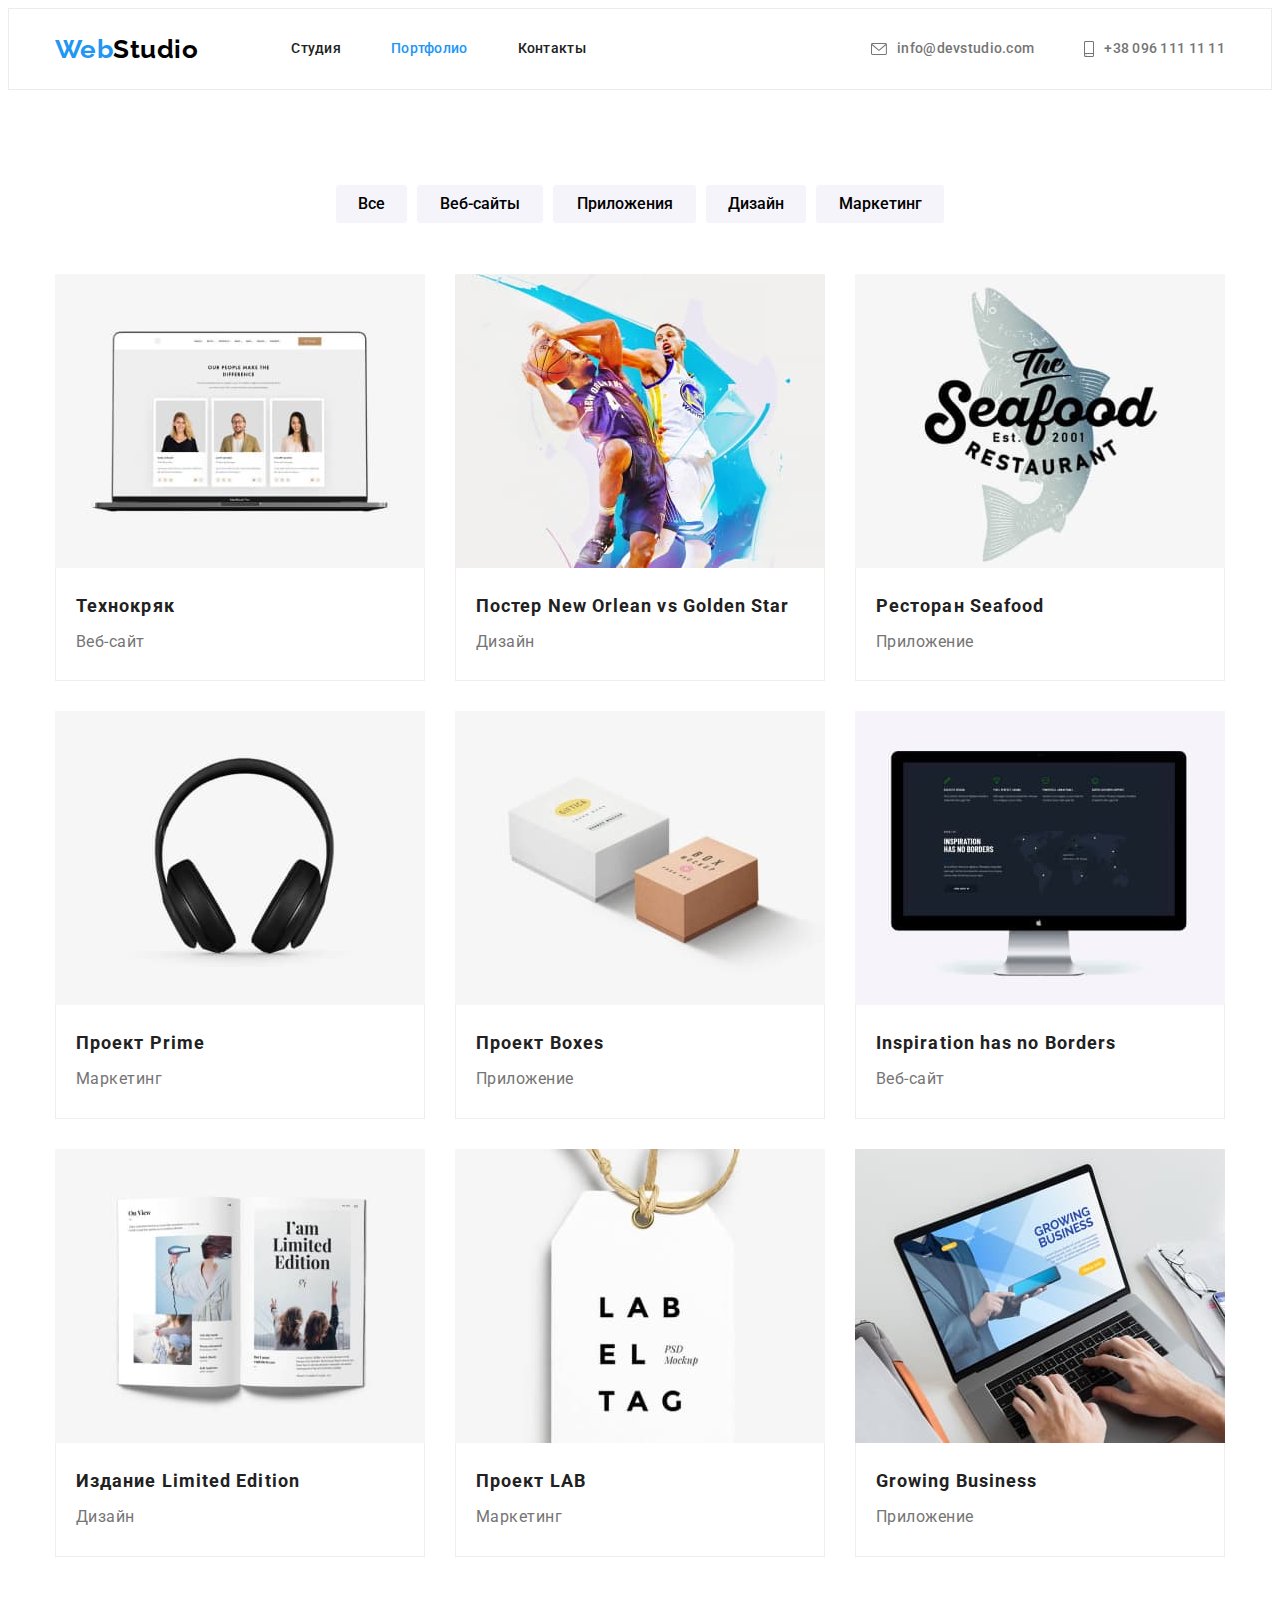
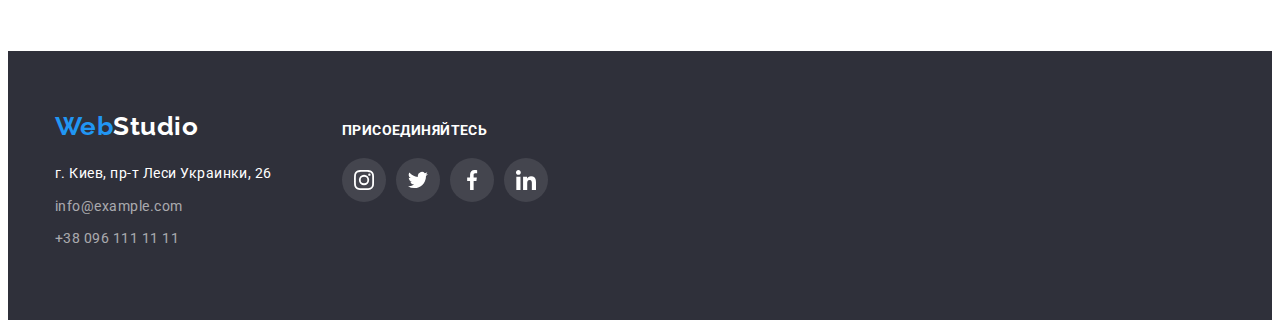
==== portfolio.html @ 28f745b4 "Initial commit" ====
<!DOCTYPE html>
<html lang="ru">
  <head>
    <meta charset="UTF-8" />
    <meta http-equiv="X-UA-Compatible" content="IE=edge" />
    <meta name="viewport" content="width=device-width, initial-scale=1.0" />
    <title>Document</title>
    <link
      href="https://fonts.googleapis.com/css2?family=Raleway:wght@700&family=Roboto:wght@400;500;700;900&display=swap"
      rel="stylesheet"
    />
    <link
      rel="stylesheet"
      href="https://cdnjs.cloudflare.com/ajax/libs/modern-normalize/1.1.0/modern-normalize.min.css"
      integrity="sha512-wpPYUAdjBVSE4KJnH1VR1HeZfpl1ub8YT/NKx4PuQ5NmX2tKuGu6U/JRp5y+Y8XG2tV+wKQpNHVUX03MfMFn9Q=="
      crossorigin="anonymous"
      referrerpolicy="no-referrer"
    />
    <link rel="stylesheet" href="./css/styles.css" />
  </head>
  <body>
    <!-- Шапка -->
    <header>
      <div class="container">
        <nav class="main-nav-cont">
          <a href="./index.html" class="logo"
            ><span class="logo-part">Web</span
            ><span class="logo-parttwo">Studio</span></a
          >
          <ul class="site-nav list">
            <li class="nav-item">
              <a href="./index.html" class="link studio">Студия</a>
            </li>
            <li class="nav-item">
              <a href="./portfolio.html" class="link nav-active">Портфолио</a>
            </li>
            <li class="nav-item"><a href="" class="link">Контакты</a></li>
          </ul>

          <ul class="contact list">
            <li class="contact-item">
              <a href="mailto:info@devstudio.com" class="info"
                ><svg class="icon-letter">
                  <use href="./images/icon/icons.svg#letter"></use>
                </svg>
                info@devstudio.com</a
              >
            </li>
            <li class="contact-item">
              <a href="tel:+380961111111" class="info"
                ><svg class="icon-smartphone">
                  <use href="./images/icon/icons.svg#smartphone"></use>
                </svg>
                +38 096 111 11 11</a
              >
            </li>
          </ul>
        </nav>
      </div>
    </header>
    <!-- Герой -->
    <main>
      <!-- Кнопки портфолио -->
      <section class="section">
        <div class="container">
          <h1 class="opacity">Портфолио</h1>
          <ul class="list btn-portfolio">
            <li class="list-portfolio-btn">
              <button type="button" class="secondary-button button-all">
                Все
              </button>
            </li>
            <li class="list-portfolio-btn">
              <button type="button" class="secondary-button button-web">
                Веб-сайты
              </button>
            </li>
            <li class="list-portfolio-btn">
              <button type="button" class="secondary-button button-app">
                Приложения
              </button>
            </li>
            <li class="list-portfolio-btn">
              <button type="button" class="secondary-button button-dis">
                Дизайн
              </button>
            </li>
            <li class="list-portfolio-btn">
              <button type="button" class="secondary-button button-marketing">
                Маркетинг
              </button>
            </li>
          </ul>
          <!-- Список портфолио -->
          <ul class="list list-portfolio">
            <li class="li-portfolio">
              <img
                src="./images/img-page-two/tehnokryak.jpg"
                alt="ноутбук"
                width="370"
              />
              <div class="items-li">
                <h2 class="item-portfolio">Технокряк</h2>
                <p class="direction">Веб-сайт</p>
              </div>
            </li>
            <li class="li-portfolio">
              <img
                src="./images/img-page-two/poster.jpg"
                alt="постер баскетбол"
                width="370"
              />
              <div class="items-li">
                <h2 class="item-portfolio">Постер New Orlean vs Golden Star</h2>
                <p class="direction">Дизайн</p>
              </div>
            </li>
            <li class="li-portfolio">
              <img
                src="./images/img-page-two/restaurant.jpg"
                alt="ресторан"
                width="370"
              />
              <div class="items-li">
                <h2 class="item-portfolio">Ресторан Seafood</h2>
                <p class="direction">Приложение</p>
              </div>
            </li>
            <li class="li-portfolio">
              <img
                src="./images/img-page-two/prime.jpg"
                alt="наушники"
                width="370"
              />
              <div class="items-li">
                <h2 class="item-portfolio">Проект Prime</h2>
                <p class="direction">Маркетинг</p>
              </div>
            </li>
            <li class="li-portfolio">
              <img
                src="./images/img-page-two/box.jpg"
                alt="коробка"
                width="370"
              />
              <div class="items-li">
                <h2 class="item-portfolio">Проект Boxes</h2>
                <p class="direction">Приложение</p>
              </div>
            </li>
            <li class="li-portfolio">
              <img
                src="./images/img-page-two/borders.jpg"
                alt="монитор"
                width="370"
              />
              <div class="items-li">
                <h2 lang="en" class="item-portfolio">
                  Inspiration has no Borders
                </h2>
                <p class="direction">Веб-сайт</p>
              </div>
            </li>
            <li class="li-portfolio">
              <img
                src="./images/img-page-two/limedition.jpg"
                alt="журнал"
                width="370"
              />
              <div class="items-li">
                <h2 class="item-portfolio">Издание Limited Edition</h2>
                <p class="direction">Дизайн</p>
              </div>
            </li>
            <li class="li-portfolio">
              <img
                src="./images/img-page-two/lab.jpg"
                alt="бирка"
                width="370"
              />
              <div class="items-li">
                <h2 class="item-portfolio">Проект LAB</h2>
                <p class="direction">Маркетинг</p>
              </div>
            </li>
            <li class="li-portfolio">
              <img
                src="./images/img-page-two/business.jpg"
                alt="ноутбук"
                width="370"
              />
              <div class="items-li">
                <h2 lang="en" class="item-portfolio">Growing Business</h2>
                <p class="direction">Приложение</p>
              </div>
            </li>
          </ul>
        </div>
      </section>
    </main>
    <!--  Подвал -->
        <footer class="footer">
      <div class="container">
        <div class="footer-container">
          <div>
          <a href="./index.html" class="logo"
          ><span class="logo-part">Web</span
          ><span class="logo-low">Studio</span></a
        >
        <ul class="contact-footer list">
          <li class="map-li">
            <a
              href="https://www.google.com.ua/maps/place/%D0%B1%D1%83%D0%BB.+%D0%9B%D0%B5%D1%81%D0%B8+%D0%A3%D0%BA%D1%80%D0%B0%D0%B8%D0%BD%D0%BA%D0%B8,+26,+%D0%9A%D0%B8%D0%B5%D0%B2,+02000/@50.4265807,30.5361971,17z/data=!3m1!4b1!4m5!3m4!1s0x40d4cf0e033ecbe9:0x57a4dffefec77da0!8m2!3d50.4265807!4d30.5383858?hl=ru"
              target="_blank"
              rel="noopener noreferrer"
              class="map"
              >г. Киев, пр-т Леси Украинки, 26</a
            >
          </li>
          <li class="info-li">
            <a href="mailto:info@example.com" class="info-footer"
              >info@example.com</a
            >
          </li>
          <li class="info-li">
            <a href="tel:+380961111111" class="info-footer"
              >+38 096 111 11 11</a
            >
          </li>         
        </ul>
      </div>
      <div class="join-container">
                     <h2 class="injoin">присоединяйтесь</h2>
             <ul class="icon-footer">
              <li><a href=""><svg>
            <use href="./images/icon/icons.svg#insta"></use>
          </svg>
        </a>
      </li>
              <li><a href=""><svg>
            <use href="./images/icon/icons.svg#twitter"></use>
          </svg>
        </a>
      </li>
              <li><a href=""> <svg>
            <use href="./images/icon/icons.svg#facebook"></use>
          </svg>
        </a>
      </li>
              <li><a href=""><svg>
            <use href="./images/icon/icons.svg#linkin"></use>
          </svg>
        </a>
      </li>
        </ul>
        </div>
        </div>
      </div>
    </footer>
  </body>
</html>
---- css/styles.css ----
html {
  box-sizing: border-box;
}
*,
*::after,
*::before {
 box-sizing: inherit; 
}

:root {
  --primary-text-color:#212121;
  --primary-bg-color:#FFFFFF;
  --accent-color: #2196F3;
  --block-background-color: rgba(47, 48, 58, 0.4);
  --info-color-footer: rgba(255, 255, 255, 0.6);
  --item-contact:#757575;
  --part-of-logo: #000000;
  --secondary-button-color:#F5F4FA;
  --border-color-head:#ECECEC;
  --border-color-portfolio: #EEEEEE;
  --footer-color: #2F303A;
}

body {
  background-color: var(--primary-bg-color);
  color: var(--primary-text-color);
  font-family: Roboto, sans-serif;
  letter-spacing: 0.03em;
}
.container {
  width: 1200px;
  padding-left: 15px;
  padding-right: 15px;
  margin-left: auto;
  margin-right: auto;
}
h1,
h2,
h3,
p,
ul {
margin-top: 0;
margin-bottom: 0; }

header {
  border: 1px solid var(--border-color-head);
}
/* logo */
.logo {
  color: var(--part-of-logo);
  text-decoration: none;

  font-family: Raleway, sans-serif;
    font-size: 26px;
    line-height: 1.19;
    font-weight: 700;
}
.logo-part {
  color:var(--accent-color);
}
.logo-parttwo {
  color: var(--part-of-logo);
}
.logo-low {
  color: var(--primary-bg-color);
}
/* Util */
.list {
  list-style: none;
  margin-top: 0;
  margin-bottom: 0;
  padding-left: 0;
}
/* site-nav */
.main-nav-cont {
  display: flex;
  align-items: center;

}


.site-nav {
    display: flex;

    font-weight: 500;
    font-size: 14px;
    line-height: 1.14;
    letter-spacing: 0.02em;
    margin-left: 93px;
}

.site-nav .nav-item:not(:last-child) {
margin-right: 50px;
}
.site-nav .link:hover,
.site-nav .link:focus {
  color:var(--accent-color);
}
.site-nav .link {
  display: flex;
  padding-top: 32px;
  padding-bottom: 32px;
}

.link {
 text-decoration: none;
 color: var(--primary-text-color);
}
.nav-active {
  color: var(--accent-color);
}
.portfolio {
  color: var(--accent-color);
}
/* contact */
.contact {
  display: flex;
  margin-left: auto;

  color:var(--item-contact);
  font-weight: 500;
  font-size: 14px;
  line-height: 1.14;
  letter-spacing: 0.02em;
}


/* logo letter phone */
.icon-letter {
 width: 16px;
 height: 12px;
 margin-right: 10px;
fill: currentColor;
}
.icon-smartphone {
  width: 10px;
  height: 16px;
  margin-right: 10px;
  fill: currentColor;
  
}
.icon-smartphone:hover,
.icon-smartphone:focus {
  fill: var(--accent-color);
  cursor: pointer;
}

.icon-smartphone:hover,
.icon-smartphone:focus {
  fill: var(--accent-color);
  cursor: pointer;
}



.contact .contact-item:not(:last-child) {
  margin-right: 50px;
}
.contact .info:hover,
.contact .info:focus {
  color: var(--accent-color);
}
.icon-letter .icon-smartphone:hover {
  color: var(--accent-color);
}
/* logo-contact */
.contact-item {
  display: flex;
}

.info {
  text-decoration: none;
  color: var(--item-contact);
  display: flex;
  align-items: center;
}
/* Hero */

.hero-title {
  margin-top: 0;
  margin-bottom: 30px;

  color: var(--primary-bg-color);
    font-weight: 900;
    font-size: 44px;
    line-height: 1.36;
    letter-spacing: 0.06em;
    text-align: center;
    text-transform: uppercase;

}
.hero {
  background-color: var(--footer-color);
  text-align: center;
  padding-top: 200px;
  padding-bottom: 200px;
  max-width: 1600px;
  margin-left: auto;
  margin-right: auto;
  height: 600px;

  background-image: linear-gradient(to right,
        var(--block-background-color),
        var(--block-background-color)),
      url(../images/img/hero.jpg);
  background-repeat: no-repeat;
  background-size: cover;
  background-position: center;

}
.section {
 padding-top: 94px;
 padding-bottom: 94px;
}
/* items effective way */
.items-way {
  display: flex;
}
.container-tile {
  height: 120px;
  display: flex;
  background-color: var(--secondary-button-color);
  border-radius: 4px;
  margin-bottom: 30px;
  justify-content: center;
}

.container-tile svg {
  width: 70px;
}

.items-way .li-way:not(:last-child) {
  margin-right: 30px;
}
/* icon */

.subtitle {
    font-weight: 700;
    font-size: 14px;
    line-height: 1.14;
    text-transform: uppercase;
    margin-top: 0;
    margin-bottom: 10px;
    display: flex;
}

.opacity {
  opacity: 0;
  display: none;
  cursor: pointer;
}
/* item */
.item {
    color:var(--item-contact);
    font-size: 14px;
    line-height: 1.7;
    margin-top: 0;
}
/* Doing */
.section-doing {
  padding-bottom: 94px;
}
.doing-ul {
  display: flex;
}
.doing-ul .doing-li:not(:last-child) {
  margin-right: 30px;
}
.doing {
    font-weight: 700;
    font-size: 36px;
    line-height: 1.16;
    margin-top: 0;
    margin-bottom: 50px;
    text-align: center;
}
/* team */
.section-team {
  background-color: var(--secondary-button-color);
}
.team-ul {
  display: flex;
}
.team-li {
  background-color: var(--primary-bg-color);
  box-shadow: 0px 1px 3px rgba(0, 0, 0, 0.12), 0px 1px 1px rgba(0, 0, 0, 0.14), 0px 2px 1px rgba(0, 0, 0, 0.2);
    border-radius: 0px 0px 4px 4px;
}
.team-ul .team-li:not(:last-child) {
  margin-right: 30px;
}
.team {
    font-weight: 700;
    font-size: 36px;
    line-height: 1.16;
    margin-top: 0;
    margin-bottom: 50px;
    text-align: center;
}
.text-team {
  text-align: center;
  padding-top: 30px;
  padding-bottom: 30px;

}
.name-team {
    font-weight: 500;
    font-size: 16px;
    line-height: 1.18;
    margin-top: 0;
    margin-bottom: 10px;
}
.item-team {
  color: var(--item-contact);
  font-size: 16px;
  line-height: 19px;
  margin-top: 0;
  margin-bottom: 10px;
}
.social-team {
  list-style: none;
  display: flex;
  justify-content: center;
  padding: 0;
 
}
.logo-social {
  border-radius: 50%;
  fill:#afb1b8;
  width: 44px;
  height: 44px;
  cursor: pointer;
  margin-top: 16px;
}
.social-team li {
  margin-right: 10px;
}
.logo-social:hover,
.social-team a:focus .logo-social {
  fill: var(--primary-bg-color);
  background-color: var(--accent-color);
}

*,
*:focus,
*:hover {
  outline: none;
}

    /* var(--primary-bg-color)
    fill="#afb1b8" style="fill:var(--color3, #afb1b8)" */
/* Постоянные клиенты */
.always-clines {
  font-weight: 700;
  font-size: 36px;
  line-height: 1.16;
  margin-top: 0;
  margin-bottom: 50px;
  text-align: center;
}
.wrapper-container {
  display: flex;
  gap: 30px;
}
.clines-container {
  display: flex;
  align-items: center;
  width: 170px;
  height: 92px;
  border: 1px solid #AFB1B8;
  border-radius: 4px;
  justify-content: center;
}
.clines  {
  width: 41px;
  height: 46px;
  fill:#afb1b8 ;
}
.clines-container:hover, .clines-container a:focus {
  border: 1px solid var(--accent-color);
  cursor: pointer;
}

.clines-container a {
      width: inherit;
        height: inherit;
        display: flex;
        justify-content: center;
        align-items: center;
}

.clines-container:hover svg, .clines-container a:focus svg {
  fill: var(--accent-color);
}
/* fill="#afb1b8" style="fill:var(--color3, #afb1b8)" */

.yaco {
width: 41px;
height: 46px;
}
.company-here {
  width: 40px;
  height: 52px;
}

.company {
width: 43px;
height: 41px;
}

.foster-peters {
width: 84px;
height: 40px;
}

.brand {
  width: 62px;
  height: 45px;
}

.tag-line {
  width: 93px;
  height: 43px;
  }
.container-tile svg {
  width: 70px;
}

/* footer */
.footer {
  background-color: var(--footer-color);
  padding-top: 60px;
  padding-bottom: 60px;
}
.map {
  color:var(--primary-bg-color);
  text-decoration: none;
  font-size: 14px;
  line-height: 1.7;
    
}
.map-li {
margin-top: 20px;
}
.info-footer {
  color: var(--info-color-footer);
  text-decoration: none;
  font-size: 14px;
  line-height: 1.7;

}
.info-li {
  margin-top: 9px;
  margin-bottom: 9px;
}
.contact-footer .info-footer:hover,
.contact-footer .info-footer:focus {
  color: var(--accent-color);
}

.contact-footer .map:hover,
.contact-footer .map:focus {
  color: var(--accent-color);
}

/* Присоединяйся */
.join-container {
  width: 206px;
  height: 80px;
  margin-left: 70px;
  margin-right: auto;
  margin-bottom: 30px;
}
.injoin {
  display: flex;
  font-weight: 700;
  font-size: 14px;
  line-height: 16px;
  letter-spacing: 0.03em;
  text-transform: uppercase;
  color: var(--primary-bg-color);
}
.footer-container {
  display: flex;
  align-items: baseline;
}
.icon-footer {
  margin-left: -40px;
  margin-top: 20px;
  list-style: none;
  display: flex;
  gap: 10px;
  
}

.icon-footer svg {
  border-radius: 50px;
  height: 44px;
  width: 44px;
  fill: var(--primary-bg-color);
  background-color:rgba(255, 255, 255, 0.1);
}
.icon-footer svg:hover,
.icon-footer a:focus svg {
  background-color: var(--accent-color);
  cursor: pointer;
}
/* fill="#fff" style="fill:var(--color4, #fff)" */

 

/* Button */
button {
  border-radius: 4px;
 text-align: center;
  border: 1px solid rgba(255, 255, 255, 1);
  font-family: inherit;
  cursor: pointer;
}
.button-general {
  padding: 10px 32px;
  min-width: 200px;

  color: var(--primary-bg-color);
  background-color:var(--accent-color);
  font-weight: 700;
  font-size: 16px;
  line-height: 1.87;
  letter-spacing: 0.06em;

}
/* other button */
.secondary-button {
  padding: 6px 22px;

  background-color: var(--secondary-button-color);
  font-weight: 500;
  font-size: 16px;
  line-height: 1.6;
  text-align: center;
}
.secondary-button:hover,
.secondary-button:focus {
  background-color: var(--accent-color);
  color: var(--primary-bg-color);
box-shadow: 0px 3px 1px rgba(0, 0, 0, 0.1), 0px 1px 2px rgba(0, 0, 0, 0.08), 0px 2px 2px rgba(0, 0, 0, 0.12);
border: 1px solid var(--accent-color);
}
.button-all {
min-width: 73px;
}
.button-web {
min-width: 128px;
}
.button-app {
min-width: 145px;
}

.button-marketing {
  min-width: 130px;
}


/* section portfolio */
.item-portfolio {
  font-weight: 700;
  font-size: 18px;
  line-height: 2;
  letter-spacing: 0.06em;
  margin-top: 0;
  margin-bottom: 4px;
  }
  .direction {
  color: var(--item-contact);
  font-size: 16px;
  line-height: 1.8;
  margin-top: 0;
  margin-bottom: 4px;
  }

  .btn-portfolio {
    margin-bottom: 50px;
    text-align: center;
    display: flex;
    justify-content: center; 
  }
    .btn-portfolio .list-portfolio-btn:not(:last-child) {
    margin-right: 8px;
  }

  .li-portfolio {
 width: 370px;
        }
  .li-portfolio:nth-child(3n){
margin-right: 0;
  }
 .li-portfolio:hover,
 .li-portfolio:focus {
  cursor: pointer;
  box-shadow: 0px 1px 1px rgba(0, 0, 0, 0.12), 0px 4px 4px rgba(0, 0, 0, 0.06), 1px 4px 6px rgba(0, 0, 0, 0.16);
 }
  .list-portfolio {
    display: flex;
    flex-wrap: wrap;
    gap: 30px;
  }
.items-li {
    border: 1px solid var(--border-color-portfolio);
    padding: 20px;
    margin-top: -5px;
  }
  
/* основной color: #212121; */
/*вторичный цвет  color: #757575 */
/* белый color: #FFFFFF; */
/* синий #2196F3 */
/* цвет фона E5E5E5 */
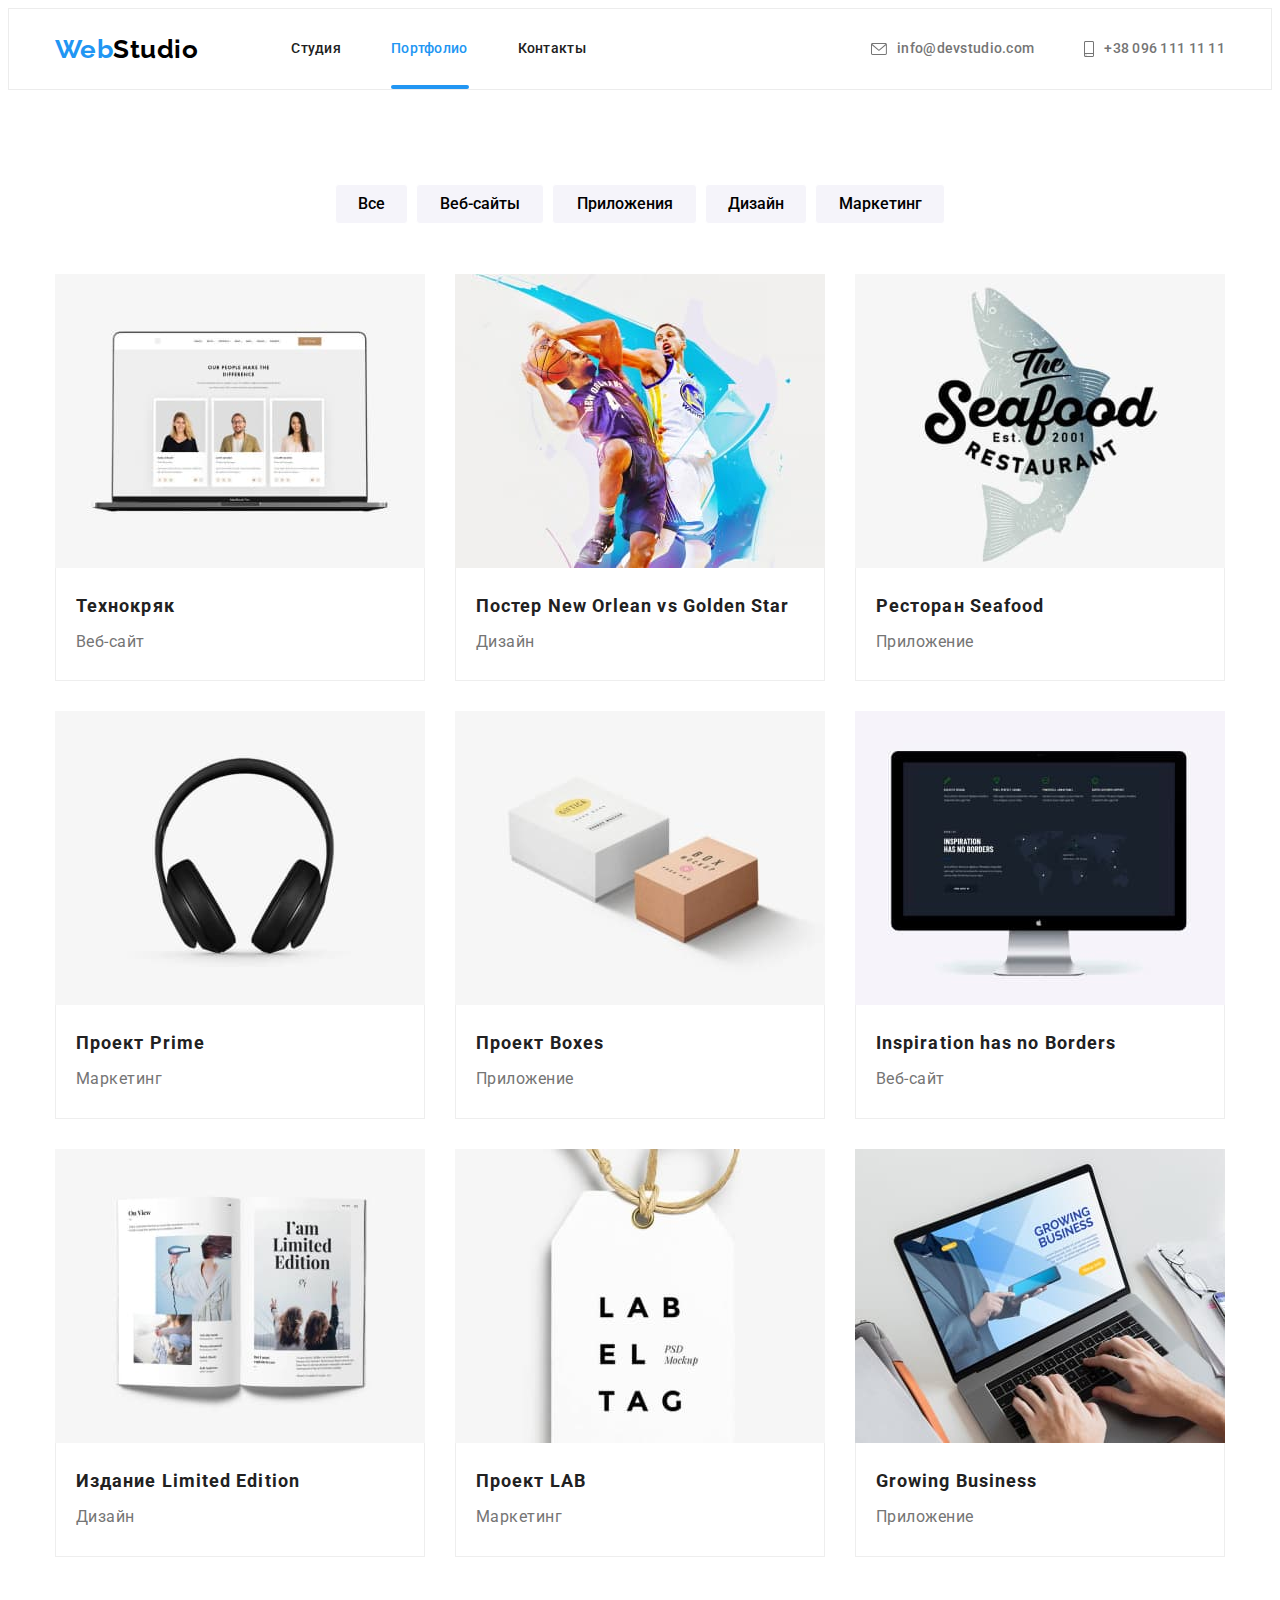
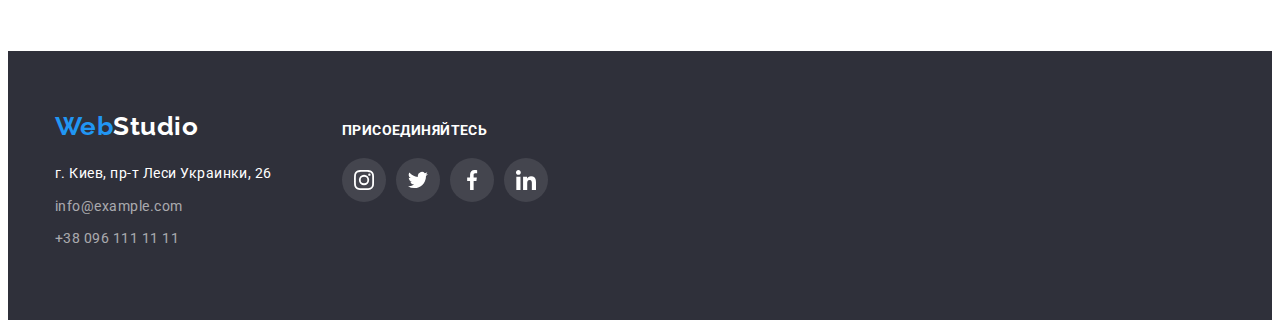
==== commit 91cd58cd: "update" ====
--- a/portfolio.html
+++ b/portfolio.html
@@ -29,11 +29,13 @@
           >
           <ul class="site-nav list">
             <li class="nav-item">
-              <a href="./index.html" class="link studio">Студия</a>
+              <a href="./index.html" class="link">Студия</a>
             </li>
             <li class="nav-item">
               <a href="./portfolio.html" class="link nav-active">Портфолио</a>
-            </li>
+               
+            </li>
+            <div class="portfolio-line"></div>
             <li class="nav-item"><a href="" class="link">Контакты</a></li>
           </ul>
 
@@ -94,66 +96,91 @@
           <!-- Список портфолио -->
           <ul class="list list-portfolio">
             <li class="li-portfolio">
+              <div class="portfolio-fon">
               <img
                 src="./images/img-page-two/tehnokryak.jpg"
                 alt="ноутбук"
                 width="370"
-              />
+              /> <div class="portfolio-p"><p>Ресурс предлагает комплексные предложения с разным уровнем функционала и сервисов. Все это позволит посетителю получить исчерпывающие сведения о компании или частном лице.</p>
+              </div>
+           
+              </div>
               <div class="items-li">
                 <h2 class="item-portfolio">Технокряк</h2>
                 <p class="direction">Веб-сайт</p>
               </div>
             </li>
             <li class="li-portfolio">
+               <div class="portfolio-fon">
               <img
                 src="./images/img-page-two/poster.jpg"
                 alt="постер баскетбол"
                 width="370"
-              />
+              /> <div class="portfolio-p"><p>Ресурс предлагает комплексные предложения с разным уровнем функционала и сервисов. Все это позволит посетителю получить исчерпывающие сведения о компании или частном лице.</p>
+              </div>
+           
+              </div>
               <div class="items-li">
                 <h2 class="item-portfolio">Постер New Orlean vs Golden Star</h2>
                 <p class="direction">Дизайн</p>
               </div>
             </li>
             <li class="li-portfolio">
+               <div class="portfolio-fon">
               <img
                 src="./images/img-page-two/restaurant.jpg"
                 alt="ресторан"
                 width="370"
-              />
+              /> <div class="portfolio-p"><p>Ресурс предлагает комплексные предложения с разным уровнем функционала и сервисов. Все это позволит посетителю получить исчерпывающие сведения о компании или частном лице.</p>
+              </div>
+           
+              </div>
               <div class="items-li">
                 <h2 class="item-portfolio">Ресторан Seafood</h2>
                 <p class="direction">Приложение</p>
               </div>
             </li>
             <li class="li-portfolio">
+               <div class="portfolio-fon">
               <img
                 src="./images/img-page-two/prime.jpg"
                 alt="наушники"
                 width="370"
-              />
+              /> <div class="portfolio-p"><p>Ресурс предлагает комплексные предложения с разным уровнем функционала и сервисов. Все это позволит посетителю получить исчерпывающие сведения о компании или частном лице.</p>
+              </div>
+           
+              </div>
               <div class="items-li">
                 <h2 class="item-portfolio">Проект Prime</h2>
                 <p class="direction">Маркетинг</p>
               </div>
             </li>
             <li class="li-portfolio">
+               <div class="portfolio-fon">
               <img
                 src="./images/img-page-two/box.jpg"
                 alt="коробка"
                 width="370"
-              />
+              /> <div class="portfolio-p"><p>Ресурс предлагает комплексные предложения с разным уровнем функционала и сервисов. Все это позволит посетителю получить исчерпывающие сведения о компании или частном лице.</p>
+              </div>
+           
+              </div>
               <div class="items-li">
                 <h2 class="item-portfolio">Проект Boxes</h2>
                 <p class="direction">Приложение</p>
               </div>
             </li>
             <li class="li-portfolio">
+              <div class="portfolio-fon">
               <img
                 src="./images/img-page-two/borders.jpg"
                 alt="монитор"
                 width="370"
               />
+              <div class="portfolio-p"><p>Ресурс предлагает комплексные предложения с разным уровнем функционала и сервисов. Все это позволит посетителю получить исчерпывающие сведения о компании или частном лице.</p>
+              </div>
+           
+              </div>
               <div class="items-li">
                 <h2 lang="en" class="item-portfolio">
                   Inspiration has no Borders
@@ -162,33 +189,46 @@
               </div>
             </li>
             <li class="li-portfolio">
+              <div class="portfolio-fon">
               <img
                 src="./images/img-page-two/limedition.jpg"
                 alt="журнал"
                 width="370"
-              />
+              />   <div class="portfolio-p"><p>Ресурс предлагает комплексные предложения с разным уровнем функционала и сервисов. Все это позволит посетителю получить исчерпывающие сведения о компании или частном лице.</p>
+              </div>
+           
+              </div>
               <div class="items-li">
                 <h2 class="item-portfolio">Издание Limited Edition</h2>
                 <p class="direction">Дизайн</p>
               </div>
             </li>
             <li class="li-portfolio">
+               <div class="portfolio-fon">
               <img
                 src="./images/img-page-two/lab.jpg"
                 alt="бирка"
                 width="370"
-              />
+              /> <div class="portfolio-p"><p>Ресурс предлагает комплексные предложения с разным уровнем функционала и сервисов. Все это позволит посетителю получить исчерпывающие сведения о компании или частном лице.</p>
+              </div>
+           
+              </div>
               <div class="items-li">
                 <h2 class="item-portfolio">Проект LAB</h2>
                 <p class="direction">Маркетинг</p>
               </div>
             </li>
             <li class="li-portfolio">
+               <div class="portfolio-fon">
               <img
                 src="./images/img-page-two/business.jpg"
                 alt="ноутбук"
                 width="370"
               />
+              <div class="portfolio-p"><p>Ресурс предлагает комплексные предложения с разным уровнем функционала и сервисов. Все это позволит посетителю получить исчерпывающие сведения о компании или частном лице.</p>
+              </div>
+           
+              </div>
               <div class="items-li">
                 <h2 lang="en" class="item-portfolio">Growing Business</h2>
                 <p class="direction">Приложение</p>
--- a/css/styles.css
+++ b/css/styles.css
@@ -81,14 +81,32 @@
 
 .site-nav {
     display: flex;
-
+    position: relative;
     font-weight: 500;
     font-size: 14px;
     line-height: 1.14;
     letter-spacing: 0.02em;
     margin-left: 93px;
 }
-
+.studio {
+  position: absolute;
+  bottom: -1px;
+  background-color: #2196F3;
+  width: 48px;
+  height: 4px;
+  border-radius: 2px;
+  border: none;
+}
+.portfolio-line {
+    position: absolute;
+    bottom: 0;
+    right: 117px;
+      background-color: #2196F3;
+      width: 78px;
+      height: 4px;
+      border-radius: 2px;
+      border: none;
+}
 .site-nav .nav-item:not(:last-child) {
 margin-right: 50px;
 }
@@ -266,6 +284,37 @@
 .doing-ul .doing-li:not(:last-child) {
   margin-right: 30px;
 }
+.doing-bgc {
+  position: relative;
+}
+.doing-bgc::before {
+  content: '';
+  display: inline-block;
+  width: 100%;
+  height: 70px;
+  position: absolute;
+  bottom: 0;
+  background: rgba(47, 48, 58, 0.8);
+}
+.doing-title {
+  width: 205px;
+    height: 16px;
+    bottom: 0;
+     right: 0;
+  font-size: 14px;
+  line-height: 16px;
+  text-align: center;
+  letter-spacing: 0.03em;
+  text-transform: uppercase;
+  color: #FFFFFF;
+  display: flex;
+  position: absolute;
+  top: 85%;
+  left: 23%;
+  z-index: 1;
+
+}
+
 .doing {
     font-weight: 700;
     font-size: 36px;
@@ -521,13 +570,59 @@
   padding: 10px 32px;
   min-width: 200px;
 
+ 
+
   color: var(--primary-bg-color);
   background-color:var(--accent-color);
   font-weight: 700;
   font-size: 16px;
   line-height: 1.87;
   letter-spacing: 0.06em;
-
+  border: 1px solid var(--accent-color);
+
+}
+.btn-close {
+  position: absolute;
+  top: 0;
+  right: 0;
+  margin-right: 8px;
+  margin-top: 8px;
+  border: 1px solid rgba(0, 0, 0, 0.1);
+  border-radius: 50%;
+  width: 30px;
+  height: 30px;
+  background-color: #fff;
+}
+.close-svg {
+  position: absolute;
+  display: flex;
+  width: 11px;
+  height: 11px;
+  z-index: 1;
+}
+/* backdrop */
+.backdrop {
+  position: fixed;
+  top: 0;
+  left: 0;
+  width: 100%;
+  height: 100%;
+  background-color: rgba(0, 0, 0, 0.2);
+}
+.modal {
+  position: absolute;
+    top: 50%;
+    left: 50%;
+    transform: translate(-50%, -50%);
+  width: 528px;
+  height: 581px;
+   background-color: #fff;
+  z-index: 1;
+  border-radius: 4px;
+}
+.is-hidden {
+  opacity: 0;
+  pointer-events: none;
 }
 /* other button */
 .secondary-button {
@@ -593,6 +688,7 @@
         }
   .li-portfolio:nth-child(3n){
 margin-right: 0;
+
   }
  .li-portfolio:hover,
  .li-portfolio:focus {
@@ -609,7 +705,37 @@
     padding: 20px;
     margin-top: -5px;
   }
-  
+ 
+.li-portfolio:hover .portfolio-p {
+  opacity: 1;
+}
+.li-portfolio:hover .portfolio-fon::before {
+  opacity: 1;
+}
+
+.portfolio-fon {
+  position: relative;
+}
+.portfolio-fon::before {
+  content: '';
+    display: inline-block;
+    width: 100%;
+    height: 100%;
+    position: absolute;
+    bottom: 0;
+    background: rgba(33, 150, 243, 0.9);
+    opacity: 0;
+  }
+  .portfolio-p {
+    position: absolute;
+    top: 50%;
+    left: 50%;
+    transform: translate(-50%, -50%);
+    color: #FFFFFF;
+    display: flex;
+    opacity: 0;
+  }
+
 /* основной color: #212121; */
 /*вторичный цвет  color: #757575 */
 /* белый color: #FFFFFF; */
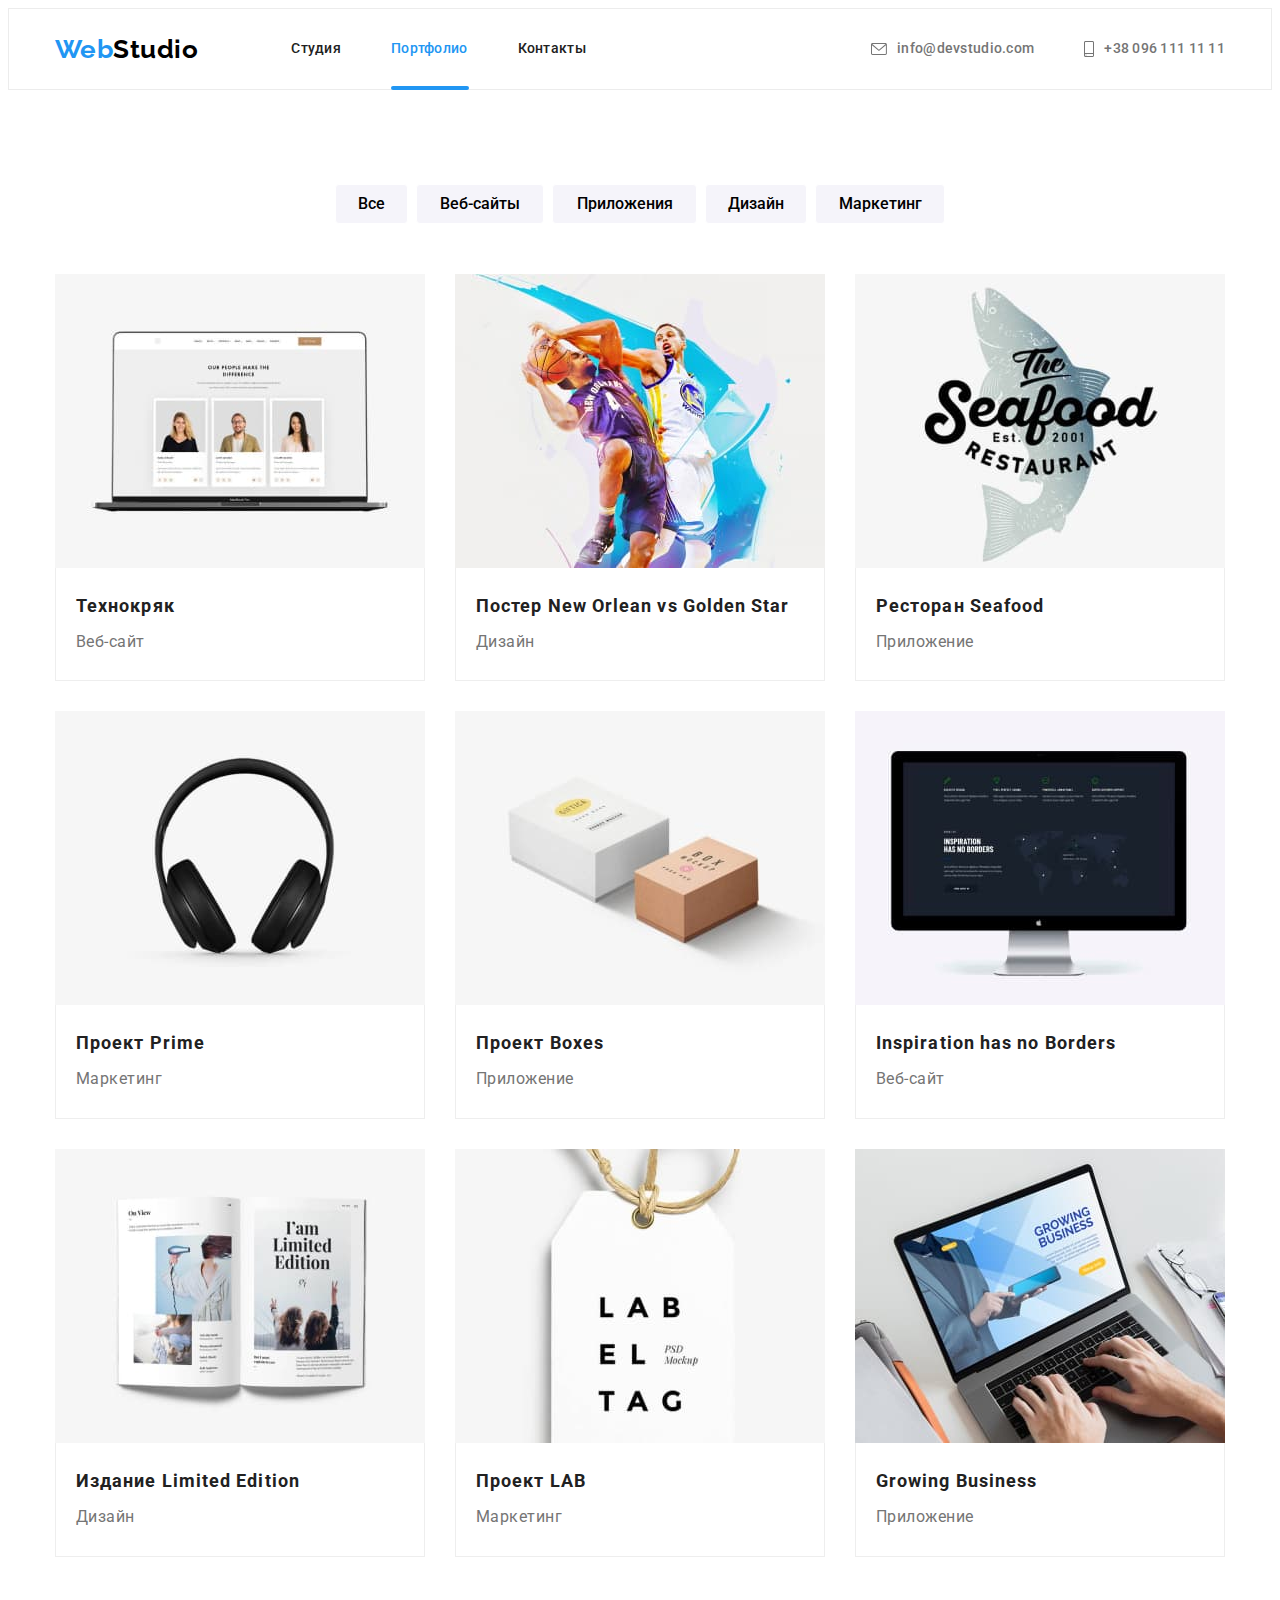
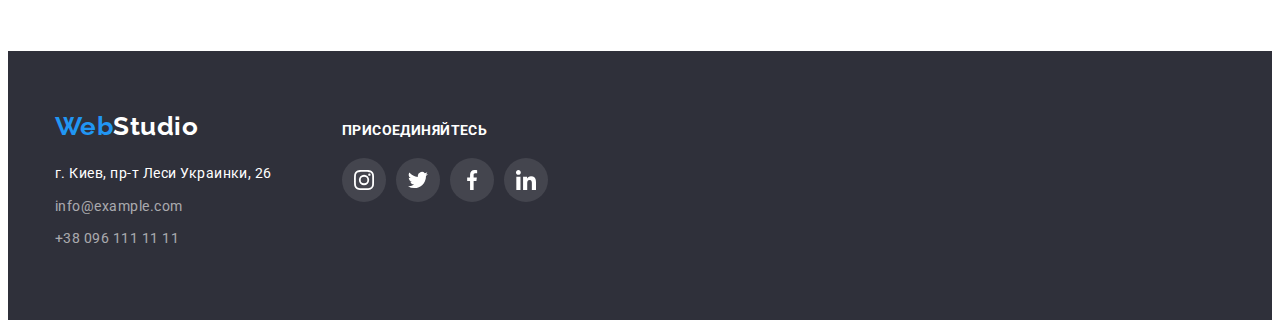
==== commit 1c8b8f24: "update" ====
--- a/portfolio.html
+++ b/portfolio.html
@@ -32,7 +32,7 @@
               <a href="./index.html" class="link">Студия</a>
             </li>
             <li class="nav-item">
-              <a href="./portfolio.html" class="link nav-active">Портфолио</a>
+              <a href="./portfolio.html" class="link nav-active nav-active-portfolio">Портфолио</a>
                
             </li>
             <div class="portfolio-line"></div>
--- a/css/styles.css
+++ b/css/styles.css
@@ -87,31 +87,47 @@
     line-height: 1.14;
     letter-spacing: 0.02em;
     margin-left: 93px;
-}
-.studio {
+    color: #212121;
+}
+.site-nav a {
+  transition: color 250ms cubic-bezier(0.4, 0, 0.2, 1);
+}
+.nav-active-studio::after {
+  content: '';
+  display: block;
   position: absolute;
-  bottom: -1px;
+  bottom: -2px;
   background-color: #2196F3;
   width: 48px;
   height: 4px;
   border-radius: 2px;
   border: none;
-}
-.portfolio-line {
-    position: absolute;
-    bottom: 0;
-    right: 117px;
-      background-color: #2196F3;
-      width: 78px;
-      height: 4px;
-      border-radius: 2px;
-      border: none;
+  transition: transform 250ms cubic-bezier(0.4, 0, 0.2, 1);
+}
+
+.nav-active-studio:hover::after {
+  transform:scaleX(0.5);
+}
+.nav-active-portfolio::after {
+  display: block;
+  content: '';
+  position: absolute;
+  bottom: -1px;
+  background-color: #2196F3;
+  width: 78px;
+  height: 4px;
+  border-radius: 2px;
+  border: none;
+  transition: transform 250ms cubic-bezier(0.4, 0, 0.2, 1);
+}
+.nav-active-portfolio:hover::after {
+  transform: scaleX(0.5);
 }
 .site-nav .nav-item:not(:last-child) {
 margin-right: 50px;
 }
-.site-nav .link:hover,
-.site-nav .link:focus {
+.site-nav a:hover,
+.site-nav a:focus {
   color:var(--accent-color);
 }
 .site-nav .link {
@@ -191,6 +207,8 @@
   color: var(--item-contact);
   display: flex;
   align-items: center;
+
+  transition: color 250ms cubic-bezier(0.4, 0, 0.2, 1);
 }
 /* Hero */
 
@@ -293,7 +311,7 @@
   width: 100%;
   height: 70px;
   position: absolute;
-  bottom: 0;
+  bottom: 3px;
   background: rgba(47, 48, 58, 0.8);
 }
 .doing-title {
@@ -380,6 +398,8 @@
   height: 44px;
   cursor: pointer;
   margin-top: 16px;
+
+  transition: fill, background-color 250ms cubic-bezier(0.4, 0, 0.2, 1);
 }
 .social-team li {
   margin-right: 10px;
@@ -419,11 +439,14 @@
   border: 1px solid #AFB1B8;
   border-radius: 4px;
   justify-content: center;
+
+  transition: border 250ms cubic-bezier(0.4, 0, 0.2, 1);
 }
 .clines  {
   width: 41px;
   height: 46px;
   fill:#afb1b8 ;
+  transition: fill 250ms cubic-bezier(0.4, 0, 0.2, 1);
 }
 .clines-container:hover, .clines-container a:focus {
   border: 1px solid var(--accent-color);
@@ -436,6 +459,7 @@
         display: flex;
         justify-content: center;
         align-items: center;
+
 }
 
 .clines-container:hover svg, .clines-container a:focus svg {
@@ -486,6 +510,8 @@
   text-decoration: none;
   font-size: 14px;
   line-height: 1.7;
+
+  transition: color 250ms cubic-bezier(0.4, 0, 0.2, 1);
     
 }
 .map-li {
@@ -497,6 +523,7 @@
   font-size: 14px;
   line-height: 1.7;
 
+  transition: color 250ms cubic-bezier(0.4, 0, 0.2, 1);
 }
 .info-li {
   margin-top: 9px;
@@ -548,6 +575,10 @@
   width: 44px;
   fill: var(--primary-bg-color);
   background-color:rgba(255, 255, 255, 0.1);
+
+  transition: fill, background-color 250ms cubic-bezier(0.4, 0, 0.2, 1);
+
+  
 }
 .icon-footer svg:hover,
 .icon-footer a:focus svg {
@@ -592,6 +623,10 @@
   width: 30px;
   height: 30px;
   background-color: #fff;
+  display: flex;
+  justify-content: center;
+  align-items: center;
+  z-index: 20;
 }
 .close-svg {
   position: absolute;
@@ -608,6 +643,8 @@
   width: 100%;
   height: 100%;
   background-color: rgba(0, 0, 0, 0.2);
+  z-index: 1;
+  transition: opacity 250ms cubic-bezier(0.4, 0, 0.2, 1);
 }
 .modal {
   position: absolute;
@@ -633,6 +670,10 @@
   font-size: 16px;
   line-height: 1.6;
   text-align: center;
+
+  transition-property: background-color;
+    transition-duration: 250ms;
+    transition-timing-function: cubic-bezier(0.4, 0, 0.2, 1);
 }
 .secondary-button:hover,
 .secondary-button:focus {
@@ -685,6 +726,9 @@
 
   .li-portfolio {
  width: 370px;
+
+ transition: box-shadow 250ms cubic-bezier(0.4, 0, 0.2, 1);
+
         }
   .li-portfolio:nth-child(3n){
 margin-right: 0;
@@ -707,14 +751,15 @@
   }
  
 .li-portfolio:hover .portfolio-p {
-  opacity: 1;
+  transform: translateY(0);
 }
 .li-portfolio:hover .portfolio-fon::before {
-  opacity: 1;
+  transform: translateY(0);
 }
 
 .portfolio-fon {
   position: relative;
+  overflow: hidden;
 }
 .portfolio-fon::before {
   content: '';
@@ -724,16 +769,23 @@
     position: absolute;
     bottom: 0;
     background: rgba(33, 150, 243, 0.9);
-    opacity: 0;
+    transform: translateY(101%);
+
+    transition: transform 250ms cubic-bezier(0.4, 0, 0.2, 1);
   }
   .portfolio-p {
     position: absolute;
-    top: 50%;
-    left: 50%;
-    transform: translate(-50%, -50%);
+    top: 0;
+    transform: translateY(101%);
     color: #FFFFFF;
     display: flex;
-    opacity: 0;
+    width: 100%;
+    height: 100%;
+    font-size: 18px;
+    line-height: 1.55;
+    padding: 63px 24px;
+
+    transition: transform 250ms cubic-bezier(0.4, 0, 0.2, 1);
   }
 
 /* основной color: #212121; */
